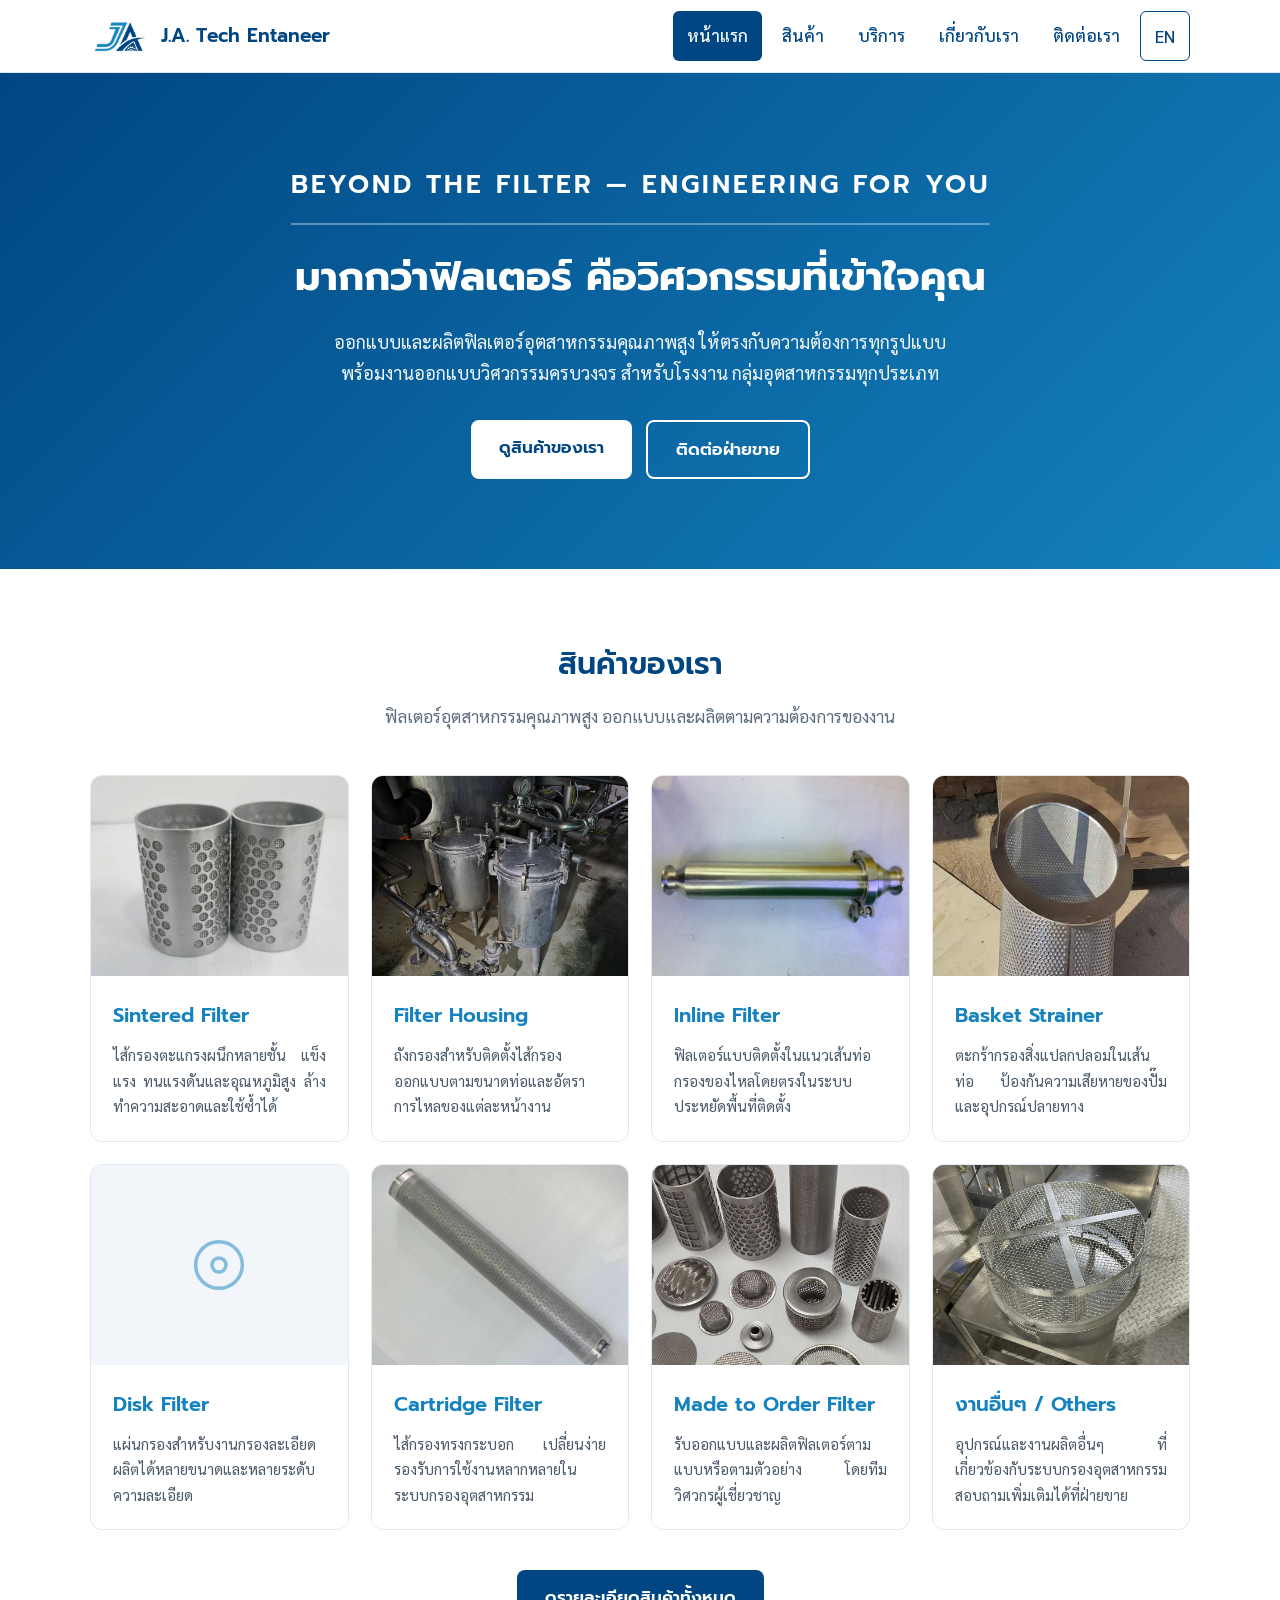
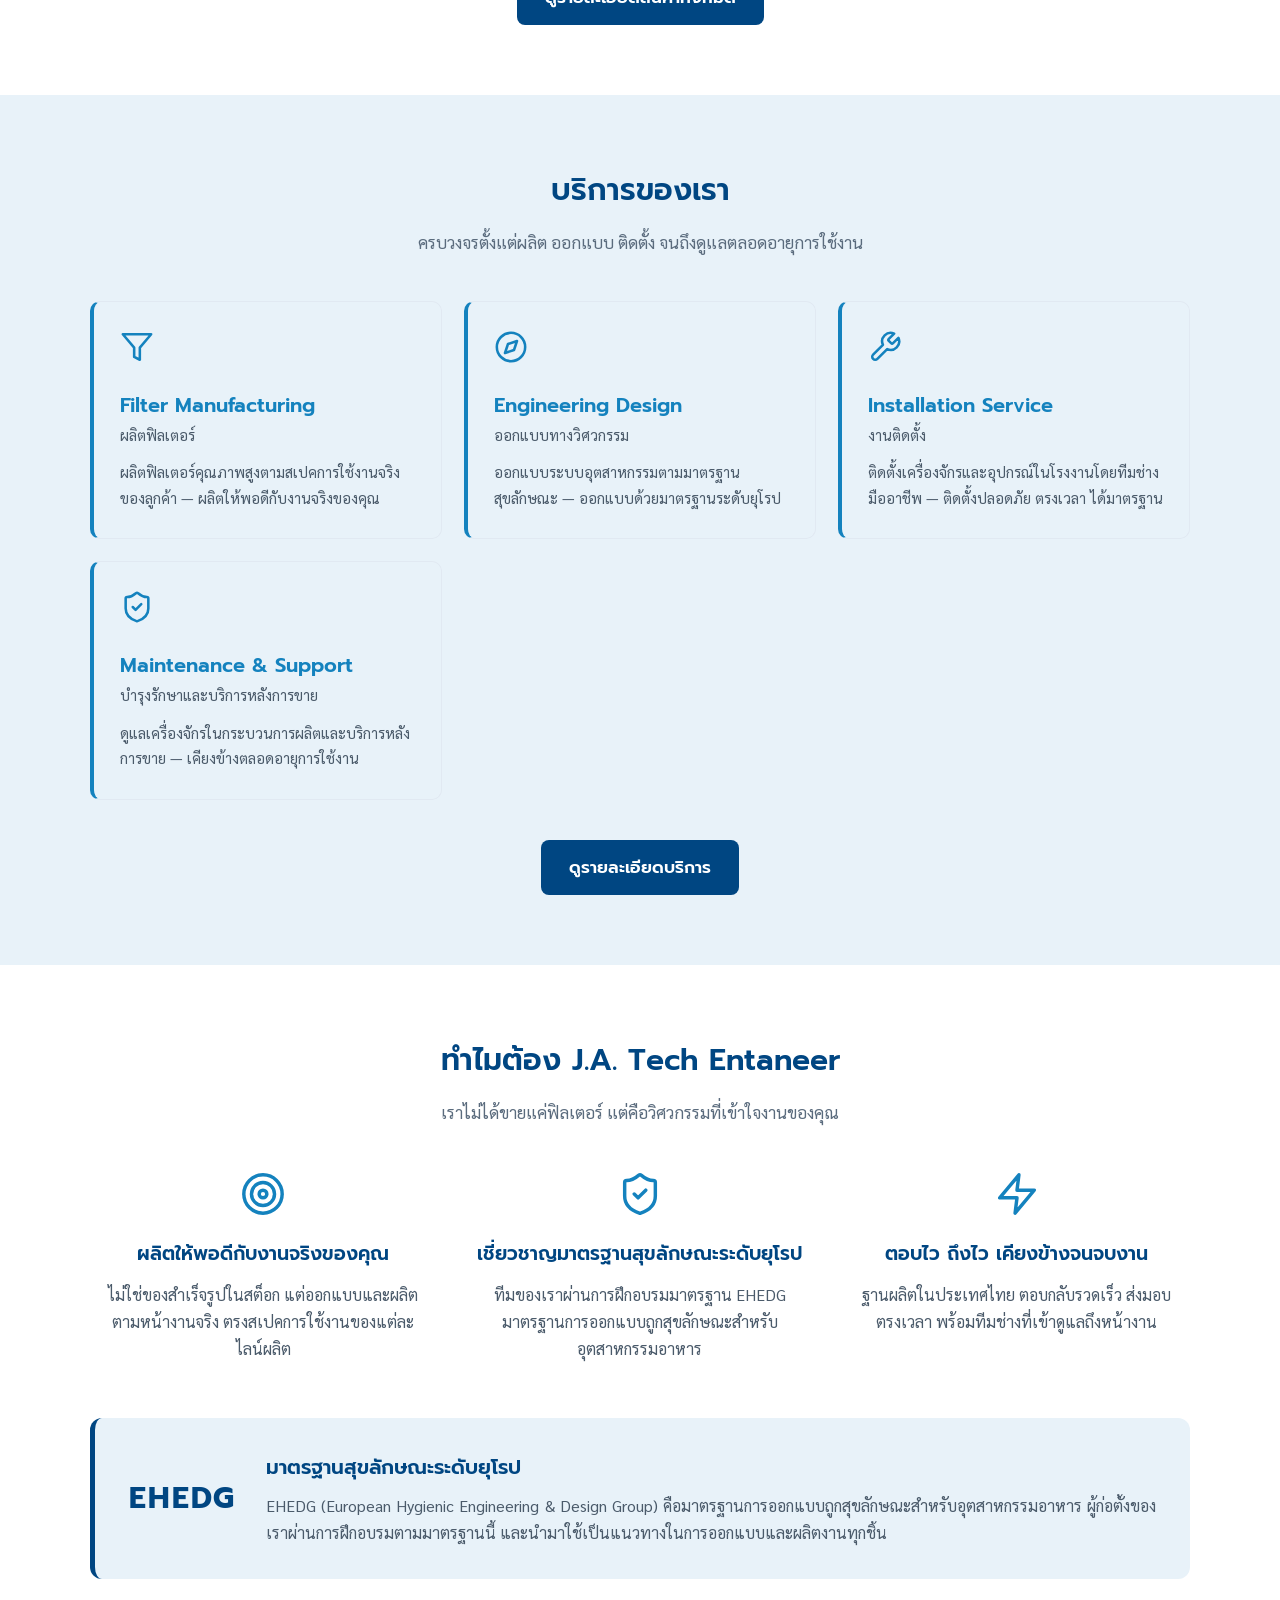
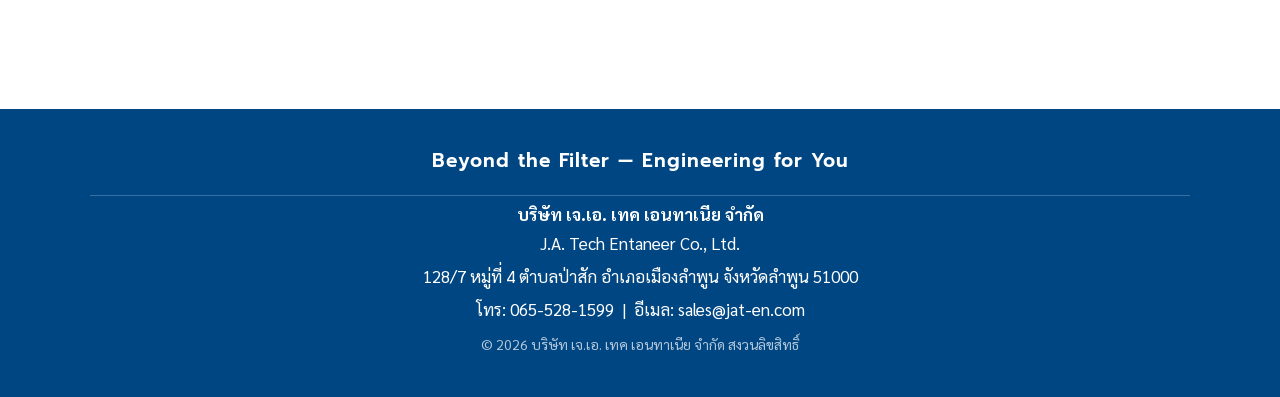
==== index.html @ c03c636a "แก้ทุกปุ่มให้ใช้ที่อยู่เต็ม" ====
<!DOCTYPE html>
<html lang="th">
<head>
  <meta charset="UTF-8">
  <meta name="viewport" content="width=device-width, initial-scale=1.0">

  <!-- ชื่อที่แสดงบนแท็บเบราว์เซอร์ และผลค้นหา Google -->
  <title>J.A. Tech Entaneer | ฟิลเตอร์อุตสาหกรรมและงานวิศวกรรม</title>

  <!-- คำอธิบายเว็บไซต์สำหรับ Google (สำคัญต่อ SEO) -->
  <meta name="description" content="ออกแบบและผลิตฟิลเตอร์อุตสาหกรรม Sintered Filter, Filter Housing, Inline Filter, Basket Strainer พร้อมงานออกแบบวิศวกรรม ติดตั้ง และให้คำปรึกษา — มากกว่าฟิลเตอร์ คือวิศวกรรมที่เข้าใจคุณ">

  <!-- เรียกใช้ไฟล์ตกแต่งหน้าตา (CSS) จากโฟลเดอร์ css -->
  <link rel="stylesheet" href="css/style.css">
  <link rel="icon" type="image/png" href="images/favicon.png">
  <link rel="alternate" hreflang="th" href="https://www.jat-en.com/">
  <link rel="alternate" hreflang="en" href="https://www.jat-en.com/en/index.html">
</head>
<body>

  <!-- ============================================ -->
  <!-- ส่วนหัวของเว็บไซต์ : โลโก้ + เมนู              -->
  <!-- ============================================ -->
  <header class="site-header">
    <div class="container navbar">

      <!-- โลโก้ + ชื่อบริษัท (คลิกแล้วกลับหน้าแรก) -->
      <a href="index.html" class="brand">
        <img src="images/logo.jpg" alt="โลโก้ J.A. Tech Entaneer" class="brand-logo">
        <span class="brand-name">J.A. Tech Entaneer</span>
      </a>

      <!-- ปุ่มเมนูสำหรับมือถือ (ยังกดไม่ได้ จะเปิดใช้งานในขั้น JavaScript) -->
      <button class="menu-toggle" aria-label="เปิดเมนู">☰</button>

      <!-- เมนูหลัก 5 หน้า -->
      <nav class="main-nav">
        <a href="index.html" class="active">หน้าแรก</a>
        <a href="pages/products.html">สินค้า</a>
        <a href="pages/services.html">บริการ</a>
        <a href="pages/about.html">เกี่ยวกับเรา</a>
        <a href="pages/contact.html">ติดต่อเรา</a>
        <a href="en/index.html" class="lang-switch">EN</a>
      </nav>

    </div>
  </header>

  <!-- ============================================ -->
  <!-- Hero : ส่วนแรกที่ลูกค้าเห็น                    -->
  <!-- ============================================ -->
  <section class="hero">
    <div class="container">
      <p class="hero-eyebrow">Beyond the Filter — Engineering for You</p>
      <h1>มากกว่าฟิลเตอร์ คือวิศวกรรมที่เข้าใจคุณ</h1>
      <p class="hero-text">
        ออกแบบและผลิตฟิลเตอร์อุตสาหกรรมคุณภาพสูง ให้ตรงกับความต้องการทุกรูปแบบ
        พร้อมงานออกแบบวิศวกรรมครบวงจร สำหรับโรงงาน กลุ่มอุตสาหกรรมทุกประเภท
      </p>
      <div class="hero-buttons">
        <a href="/pages/products" class="btn btn-primary">ดูสินค้าของเรา</a>
        <a href="/pages/contact" class="btn btn-outline">ติดต่อฝ่ายขาย</a>
      </div>
    </div>
  </section>
<!-- ============================================ -->
  <!-- หมวดสินค้า 5 กลุ่ม                             -->
  <!-- ============================================ -->
  <section class="section products">
    <div class="container">

      <h2 class="section-title">สินค้าของเรา</h2>
      <p class="section-subtitle">
        ฟิลเตอร์อุตสาหกรรมคุณภาพสูง ออกแบบและผลิตตามความต้องการของงาน
      </p>

      <div class="card-grid">

       <div class="card">
          <img src="images/sintered-filter-1.jpg" alt="Sintered Filter ไส้กรองตะแกรงผนึกหลายชั้น" class="card-image">
          <div class="card-body">
            <h3>Sintered Filter</h3>
            <p>ไส้กรองตะแกรงผนึกหลายชั้น แข็งแรง ทนแรงดันและอุณหภูมิสูง ล้างทำความสะอาดและใช้ซ้ำได้</p>
          </div>
        </div>

        <div class="card">
          <img src="images/filter-housing-1.jpg" alt="Filter Housing ถังกรองสำหรับติดตั้งไส้กรอง" class="card-image">
          <div class="card-body">
            <h3>Filter Housing</h3>
            <p>ถังกรองสำหรับติดตั้งไส้กรอง ออกแบบตามขนาดท่อและอัตราการไหลของแต่ละหน้างาน</p>
          </div>
        </div>

        <div class="card">
          <img src="images/inline-filter-1.jpg" alt="Inline Filter ฟิลเตอร์ติดตั้งในแนวเส้นท่อ" class="card-image">
          <div class="card-body">
            <h3>Inline Filter</h3>
            <p>ฟิลเตอร์แบบติดตั้งในแนวเส้นท่อ กรองของไหลโดยตรงในระบบ ประหยัดพื้นที่ติดตั้ง</p>
          </div>
        </div>

        <div class="card">
          <img src="images/basket-strainer-1.jpg" alt="Basket Strainer ตะกร้ากรองในเส้นท่อ" class="card-image">
          <div class="card-body">
            <h3>Basket Strainer</h3>
            <p>ตะกร้ากรองสิ่งแปลกปลอมในเส้นท่อ ป้องกันความเสียหายของปั๊มและอุปกรณ์ปลายทาง</p>
          </div>
        </div>

        <div class="card">
          <div class="card-image card-noimage">
            <svg viewBox="0 0 24 24" fill="none" stroke="currentColor" stroke-width="1.5" stroke-linecap="round" stroke-linejoin="round"><circle cx="12" cy="12" r="10"/><circle cx="12" cy="12" r="3"/></svg>
          </div>
          <div class="card-body">
            <h3>Disk Filter</h3>
            <p>แผ่นกรองสำหรับงานกรองละเอียด ผลิตได้หลายขนาดและหลายระดับความละเอียด</p>
          </div>
        </div>

        <div class="card">
          <img src="images/cartridge-filter-1.jpg" alt="Cartridge Filter ไส้กรองทรงกระบอก" class="card-image">
          <div class="card-body">
            <h3>Cartridge Filter</h3>
            <p>ไส้กรองทรงกระบอก เปลี่ยนง่าย รองรับการใช้งานหลากหลายในระบบกรองอุตสาหกรรม</p>
          </div>
        </div>

        <div class="card">
          <img src="images/made-to-order-1.jpg" alt="งานสั่งผลิตฟิลเตอร์ตามแบบ" class="card-image">
          <div class="card-body">
            <h3>Made to Order Filter</h3>
            <p>รับออกแบบและผลิตฟิลเตอร์ตามแบบหรือตามตัวอย่าง โดยทีมวิศวกรผู้เชี่ยวชาญ</p>
          </div>
        </div>

        <div class="card">
          <img src="images/others-1.jpg" alt="งานอื่นๆ ที่เกี่ยวข้องกับระบบกรองอุตสาหกรรม" class="card-image">
          <div class="card-body">
            <h3>งานอื่นๆ / Others</h3>
            <p>อุปกรณ์และงานผลิตอื่นๆ ที่เกี่ยวข้องกับระบบกรองอุตสาหกรรม สอบถามเพิ่มเติมได้ที่ฝ่ายขาย</p>
          </div>
        </div>

      </div>

      <div class="section-more">
        <a href="/pages/products" class="btn btn-navy">ดูรายละเอียดสินค้าทั้งหมด</a>
      </div>

    </div>
  </section>
  <!-- ============================================ -->
  <!-- บริการ 4 กลุ่ม (Brand Architecture)          -->
  <!-- ============================================ -->
  <section class="section services-home">
    <div class="container">

      <h2 class="section-title">บริการของเรา</h2>
      <p class="section-subtitle">
        ครบวงจรตั้งแต่ผลิต ออกแบบ ติดตั้ง จนถึงดูแลตลอดอายุการใช้งาน
      </p>

      <div class="service-grid">

        <div class="service-card">
          <span class="service-icon">
            <svg viewBox="0 0 24 24" fill="none" stroke="currentColor" stroke-width="1.8" stroke-linecap="round" stroke-linejoin="round"><polygon points="22 3 2 3 10 12.46 10 19 14 21 14 12.46 22 3"/></svg>
          </span>
          <h3>Filter Manufacturing</h3>
          <p class="service-th">ผลิตฟิลเตอร์</p>
          <p>ผลิตฟิลเตอร์คุณภาพสูงตามสเปคการใช้งานจริงของลูกค้า — ผลิตให้พอดีกับงานจริงของคุณ</p>
        </div>

        <div class="service-card">
          <span class="service-icon">
            <svg viewBox="0 0 24 24" fill="none" stroke="currentColor" stroke-width="1.8" stroke-linecap="round" stroke-linejoin="round"><circle cx="12" cy="12" r="10"/><polygon points="16.24 7.76 14.12 14.12 7.76 16.24 9.88 9.88 16.24 7.76"/></svg>
          </span>
          <h3>Engineering Design</h3>
          <p class="service-th">ออกแบบทางวิศวกรรม</p>
          <p>ออกแบบระบบอุตสาหกรรมตามมาตรฐานสุขลักษณะ — ออกแบบด้วยมาตรฐานระดับยุโรป</p>
        </div>

        <div class="service-card">
          <span class="service-icon">
            <svg viewBox="0 0 24 24" fill="none" stroke="currentColor" stroke-width="1.8" stroke-linecap="round" stroke-linejoin="round"><path d="M14.7 6.3a1 1 0 0 0 0 1.4l1.6 1.6a1 1 0 0 0 1.4 0l3.77-3.77a6 6 0 0 1-7.94 7.94l-6.91 6.91a2.12 2.12 0 0 1-3-3l6.91-6.91a6 6 0 0 1 7.94-7.94l-3.76 3.76z"/></svg>
          </span>
          <h3>Installation Service</h3>
          <p class="service-th">งานติดตั้ง</p>
          <p>ติดตั้งเครื่องจักรและอุปกรณ์ในโรงงานโดยทีมช่างมืออาชีพ — ติดตั้งปลอดภัย ตรงเวลา ได้มาตรฐาน</p>
        </div>
        <div class="service-card">
          <span class="service-icon">
            <svg viewBox="0 0 24 24" fill="none" stroke="currentColor" stroke-width="1.8" stroke-linecap="round" stroke-linejoin="round"><path d="M20 13c0 5-3.5 7.5-7.66 8.95a1 1 0 0 1-.67-.01C7.5 20.5 4 18 4 13V6a1 1 0 0 1 1-1c2 0 4.5-1.2 6.24-2.72a1.17 1.17 0 0 1 1.52 0C14.51 3.81 17 5 19 5a1 1 0 0 1 1 1z"/><path d="m9 12 2 2 4-4"/></svg>
          </span>
          <h3>Maintenance &amp; Support</h3>
          <p class="service-th">บำรุงรักษาและบริการหลังการขาย</p>
          <p>ดูแลเครื่องจักรในกระบวนการผลิตและบริการหลังการขาย — เคียงข้างตลอดอายุการใช้งาน</p>
        </div>

      </div>

      <div class="section-more">
        <a href="/pages/services" class="btn btn-navy">ดูรายละเอียดบริการ</a>
      </div>

    </div>
  </section>
  <!-- ทำไมต้องเรา : Support Messages 3 ข้อ         -->
  <!-- ============================================ -->
  <section class="section why-us">
    <div class="container">

      <h2 class="section-title">ทำไมต้อง J.A. Tech Entaneer</h2>
      <p class="section-subtitle">
        เราไม่ได้ขายแค่ฟิลเตอร์ แต่คือวิศวกรรมที่เข้าใจงานของคุณ
      </p>

      <div class="why-grid">

        <div class="why-item">
          <span class="why-icon">
            <svg viewBox="0 0 24 24" fill="none" stroke="currentColor" stroke-width="1.8" stroke-linecap="round" stroke-linejoin="round"><circle cx="12" cy="12" r="10"/><circle cx="12" cy="12" r="6"/><circle cx="12" cy="12" r="2"/></svg>
          </span>
          <h3>ผลิตให้พอดีกับงานจริงของคุณ</h3>
          <p>ไม่ใช่ของสำเร็จรูปในสต็อก แต่ออกแบบและผลิตตามหน้างานจริง ตรงสเปคการใช้งานของแต่ละไลน์ผลิต</p>
        </div>

        <div class="why-item">
          <span class="why-icon">
            <svg viewBox="0 0 24 24" fill="none" stroke="currentColor" stroke-width="1.8" stroke-linecap="round" stroke-linejoin="round"><path d="M20 13c0 5-3.5 7.5-7.66 8.95a1 1 0 0 1-.67-.01C7.5 20.5 4 18 4 13V6a1 1 0 0 1 1-1c2 0 4.5-1.2 6.24-2.72a1.17 1.17 0 0 1 1.52 0C14.51 3.81 17 5 19 5a1 1 0 0 1 1 1z"/><path d="m9 12 2 2 4-4"/></svg>
          </span>
          <h3>เชี่ยวชาญมาตรฐานสุขลักษณะระดับยุโรป</h3>
          <p>ทีมของเราผ่านการฝึกอบรมมาตรฐาน EHEDG มาตรฐานการออกแบบถูกสุขลักษณะสำหรับอุตสาหกรรมอาหาร</p>
        </div>

        <div class="why-item">
          <span class="why-icon">
            <svg viewBox="0 0 24 24" fill="none" stroke="currentColor" stroke-width="1.8" stroke-linecap="round" stroke-linejoin="round"><polygon points="13 2 3 14 12 14 11 22 21 10 12 10 13 2"/></svg>
          </span>
          <h3>ตอบไว ถึงไว เคียงข้างจนจบงาน</h3>
          <p>ฐานผลิตในประเทศไทย ตอบกลับรวดเร็ว ส่งมอบตรงเวลา พร้อมทีมช่างที่เข้าดูแลถึงหน้างาน</p>
        </div>

      </div>

      <!-- แถบ EHEDG -->
      <div class="ehedg-band">
        <div class="ehedg-mark">EHEDG</div>
        <div class="ehedg-text">
          <h3>มาตรฐานสุขลักษณะระดับยุโรป</h3>
          <p>
            EHEDG (European Hygienic Engineering &amp; Design Group) คือมาตรฐานการออกแบบถูกสุขลักษณะสำหรับอุตสาหกรรมอาหาร
            ผู้ก่อตั้งของเราผ่านการฝึกอบรมตามมาตรฐานนี้ และนำมาใช้เป็นแนวทางในการออกแบบและผลิตงานทุกชิ้น
          </p>
        </div>
      </div>

    </div>
  </section>
  <!-- ============================================ -->
  <!-- ส่วนท้ายของเว็บไซต์                            -->
  <!-- ============================================ -->
  <footer class="site-footer">
    <div class="container">

      <p class="footer-tagline">Beyond the Filter — Engineering for You</p>

      <p class="footer-name">
        <strong>บริษัท เจ.เอ. เทค เอนทาเนีย จำกัด</strong><br>
        J.A. Tech Entaneer Co., Ltd.
      </p>

      <p>128/7 หมู่ที่ 4 ตำบลป่าสัก อำเภอเมืองลำพูน จังหวัดลำพูน 51000</p>

      <p>
        โทร: <a href="tel:0655281599">065-528-1599</a>
        &nbsp;|&nbsp;
        อีเมล: <a href="mailto:sales@jat-en.com">sales@jat-en.com</a>
      </p>

      <p class="copyright">© 2026 บริษัท เจ.เอ. เทค เอนทาเนีย จำกัด สงวนลิขสิทธิ์</p>

    </div>
  </footer>

  <!-- เรียกใช้ไฟล์คำสั่ง JavaScript (เช่น เมนูมือถือ) -->
  <script src="js/main.js"></script>
</body>
</html>
---- css/style.css ----
@import url('https://fonts.googleapis.com/css2?family=Prompt:wght@400;600;700&family=Sarabun:wght@400;500;600&display=swap');
/* ============================================
   ค่าสีหลักของแบรนด์ (แก้ที่นี่ที่เดียว เปลี่ยนทั้งเว็บ)
   ============================================ */
:root {
  --navy: #004682;        /* JA Deep Blue : สีหลัก (Engineering) */
  --blue: #1482BE;        /* JA Sky Blue : สีรอง (for You) */
  --light-blue: #E8F2F9;  /* Blue Tint : พื้นอ่อน */
  --white: #FFFFFF;
  --text: #404040;        /* Charcoal : สีข้อความ */
}

/* ============================================
   พื้นฐานทั้งหน้า
   ============================================ */
* {
  box-sizing: border-box;   /* ทำให้การคำนวณขนาดกล่องตรงไปตรงมา */
  margin: 0;
  padding: 0;
}

body {
  font-family: 'Sarabun', 'Segoe UI', sans-serif; font-size: 17px;
  color: var(--text);
  background: var(--white);
  line-height: 1.7;          /* ระยะห่างบรรทัด อ่านสบายตา */
}

/* กล่องกลางจอ : คุมเนื้อหาไม่ให้กว้างเกินไปบนจอใหญ่ */
.container {
  width: 100%;
  max-width: 1148px;      /* ความกว้างเนื้อหาสูงสุดบนจอใหญ่ */
  margin: 0 auto;         /* จัดกึ่งกลางจอ */
  padding-left: 24px;     /* ระยะห่างจากขอบซ้าย */
  padding-right: 24px;    /* ระยะห่างจากขอบขวา */
}

img { max-width: 100%; }     /* กันรูปล้นจอบนมือถือ */

/* ============================================
   ส่วนหัว + เมนู
   ============================================ */
.site-header {
  background: var(--white);
  border-bottom: 1px solid #dde7f2;
  position: sticky;          /* เมนูติดขอบบนเวลาเลื่อนหน้าจอ */
  top: 0;
}

.navbar {
  min-height: 72px;
  display: flex;
  align-items: center;
  justify-content: space-between;
  gap: 16px;
}

.brand {
  display: flex;
  align-items: center;
  gap: 12px;
  text-decoration: none;     /* เอาเส้นใต้ลิงก์ออก */
}

.brand-logo { height: 44px; }

.brand-name {
  color: var(--navy);
  font-size: 19px;
  font-weight: bold;
}

/* เมนูหลัก */
.main-nav {
  display: flex;
  gap: 6px;
}

.main-nav a {
  color: var(--navy);
  text-decoration: none;
  padding: 10px 14px;
  border-radius: 6px;
  font-weight: 500;
}

.main-nav a:hover {          /* ตอนเอาเมาส์ไปชี้ */
  background: var(--light-blue);
}

.main-nav a.active {         /* หน้าที่กำลังเปิดอยู่ */
  background: var(--navy);
  color: var(--white);
}

/* ปุ่ม ☰ : ซ่อนไว้บนจอใหญ่ จะโชว์เฉพาะมือถือ (ดูล่างสุด) */
.menu-toggle {
  display: none;
  font-size: 26px;
  background: none;
  border: none;
  color: var(--navy);
  cursor: pointer;
}

/* ============================================
   Hero : ส่วนต้อนรับ
   ============================================ */
.hero {
  background: linear-gradient(135deg, var(--navy), var(--blue));
  color: var(--white);
  text-align: center;
  padding: 90px 0;
}

.hero h1 {
  font-size: 35px;
  margin-bottom: 16px;
}

.hero-text {
  font-size: 18px;
  max-width: 640px;
  margin: 0 auto 32px;
  opacity: 0.95;
}

/* ปุ่ม 2 แบบ */
.hero-buttons {
  display: flex;
  gap: 14px;
  justify-content: center;
  flex-wrap: wrap;           /* จอแคบให้ปุ่มตกบรรทัดได้ */
}

.btn {
  display: inline-block;
  padding: 13px 28px;
  border-radius: 8px;
  text-decoration: none;
  font-weight: bold;
}

.btn-primary {
  background: var(--white);
  color: var(--navy);
}

.btn-outline {
  border: 2px solid var(--white);
  color: var(--white);
}

.btn:hover { opacity: 0.88; }

/* ============================================
   ส่วนท้าย
   ============================================ */
.site-footer {
  background: var(--navy);
  color: var(--white);
  text-align: center;
  padding: 36px 0;
  margin-top: 60px;
}

.copyright {
  margin-top: 10px;
  font-size: 14px;
  opacity: 0.7;
}

/* ============================================
   จอเล็ก (มือถือ/แท็บเล็ตแนวตั้ง : กว้างไม่เกิน 768px)
   ============================================ */
@media (max-width: 768px) {

  .menu-toggle { display: block; }   /* โชว์ปุ่ม ☰ */

  .main-nav {                        /* ซ่อนเมนู รอปุ่ม ☰ สั่งเปิด */
    display: none;
    position: absolute;
    top: 72px;
    left: 0;
    right: 0;
    background: var(--white);
    flex-direction: column;
    padding: 10px;
    border-bottom: 1px solid #dde7f2;
  }

  .main-nav.open { display: flex; }  /* ตอนถูกสั่งเปิด (โดย JavaScript) */

  .hero h1 { font-size: 25px; }
  .hero { padding: 60px 0; }
.section-title { font-size: 26px; }}
/* ============================================
   ส่วนเนื้อหาทั่วไป + หัวข้อประจำส่วน
   ============================================ */
.section {
  padding: 70px 0;
}

.section-title {
  color: var(--navy);
  font-size: 32px;
  text-align: center;
}

.section-subtitle {
  text-align: center;
  max-width: 620px;
  margin: 12px auto 44px;
  color: #5a6b7d;
}

/* ============================================
   การ์ดสินค้า
   ============================================ */
.card-grid {
  display: grid;
  /* จอกว้าง = หลายคอลัมน์, จอแคบ = ลดคอลัมน์อัตโนมัติ */
  grid-template-columns: repeat(auto-fit, minmax(240px, 1fr));
  gap: 22px;
}

.card {
  background: var(--white);
  border: 1px solid #e1e9f2;
  border-radius: 12px;
  overflow: hidden;
  transition: 0.2s;          /* ให้การขยับนุ่มนวล */
}

.card:hover {
  border-color: var(--blue);
  box-shadow: 0 8px 22px rgba(23, 54, 93, 0.12);
  transform: translateY(-4px);   /* ลอยขึ้นเล็กน้อยตอนชี้ */
}

.card-icon {
  font-size: 34px;
  margin-bottom: 12px;
}

.card h3 {
  color: var(--navy);
  font-size: 18px;
  margin-bottom: 10px;
}

.card p {
  font-size: 15px;
  color: #4a5a6a;
}

/* ปุ่มสีน้ำเงิน ใช้บนพื้นขาว */
.section-more {
  text-align: center;
  margin-top: 40px;
}

.btn-navy {
  background: var(--navy);
  color: var(--white);
}/* ============================================
   รูปภาพในการ์ดสินค้า
   ============================================ */
.card-image {
  width: 100%;
  height: 200px;          /* ทุกใบสูงเท่ากันเป๊ะ ไม่ว่ารูปจะแนวตั้งหรือแนวนอน */
  object-fit: cover;      /* ขยายเต็มกรอบแล้วตัดส่วนเกิน โดยยึดกึ่งกลางรูป */
  display: block;
  background: #f2f6fa;
}

/* กล่องแทนรูป สำหรับกลุ่มที่ยังไม่มีภาพ */
.card-noimage {
  display: flex;
  align-items: center;
  justify-content: center;
  font-size: 46px;
  color: #9bb3cc;
}

/* กล่องข้อความใต้รูป */
.card-body {
  padding: 22px;
}
/* ============================================
   แถบหัวเรื่องของหน้าย่อย (สินค้า/บริการ/ฯลฯ)
   ============================================ */
.page-hero {
  background: linear-gradient(135deg, var(--navy), var(--blue));
  color: var(--white);
  text-align: center;
  padding: 56px 0;
}

.page-hero h1 {
  font-size: 34px;
  margin-bottom: 8px;
}

.page-hero p {
  opacity: 0.92;
}/* ============================================
   หน้าสินค้า : บล็อกแต่ละกลุ่ม + แกลเลอรีรูป
   ============================================ */
.product-block {
  padding-bottom: 44px;
  margin-bottom: 44px;
  border-bottom: 1px solid #e1e9f2;
}

.product-block:last-child {
  border-bottom: none;   /* กลุ่มสุดท้ายไม่ต้องมีเส้นคั่น */
  margin-bottom: 0;
}

.product-block h2 {
  color: var(--navy);
  font-size: 26px;
  margin-bottom: 10px;
}

.product-block p {
  color: #4a5a6a;
  max-width: 780px;
}

.note {
  margin-top: 14px;
  padding: 14px 18px;
  background: var(--light-blue);
  border-radius: 8px;
  font-size: 15px;
}

/* แกลเลอรีรูป : จัดคอลัมน์อัตโนมัติตามความกว้างจอ */
.gallery {
  display: grid;
  grid-template-columns: repeat(auto-fill, minmax(220px, 1fr));
  gap: 16px;
  margin-top: 24px;
}

.gallery img {
  width: 100%;
  height: 190px;
  object-fit: cover;
  border-radius: 10px;
  border: 1px solid #e1e9f2;
  background: #f2f6fa;
  transition: 0.2s;
}

.gallery img:hover {
  border-color: var(--blue);
  box-shadow: 0 6px 18px rgba(23, 54, 93, 0.14);
}/* ============================================
   หน้าติดต่อเรา
   ============================================ */
.contact-actions {
  display: grid;
  grid-template-columns: repeat(auto-fit, minmax(210px, 1fr));
  gap: 16px;
  margin-bottom: 52px;
}

.contact-btn {
  display: block;
  text-align: center;
  text-decoration: none;
  padding: 26px 18px;
  border: 1px solid #e1e9f2;
  border-radius: 12px;
  background: var(--white);
  transition: 0.2s;
}

.contact-btn:hover {
  border-color: var(--blue);
  box-shadow: 0 8px 22px rgba(23, 54, 93, 0.12);
  transform: translateY(-4px);
}

.contact-btn-icon {
  display: block;
  font-size: 32px;
  margin-bottom: 10px;
}

.contact-btn-label {
  display: block;
  color: var(--navy);
  font-weight: bold;
  font-size: 17px;
}

.contact-btn-value {
  display: block;
  color: #5a6b7d;
  font-size: 14px;
  margin-top: 4px;
}

/* ตารางข้อมูลบริษัท */
.contact-info h2 {
  color: var(--navy);
  font-size: 24px;
  margin-bottom: 20px;
}

.info-list {
  list-style: none;   /* เอาจุดหน้ารายการออก */
}

.info-list li {
  display: flex;
  gap: 18px;
  padding: 14px 0;
  border-bottom: 1px solid #eef3f8;
}

.info-list strong {
  color: var(--navy);
  min-width: 120px;   /* หัวข้อกว้างเท่ากันทุกแถว ดูเป็นระเบียบ */
  flex-shrink: 0;
}

.info-list a {
  color: var(--blue);
  text-decoration: none;
}

.info-list a:hover {
  text-decoration: underline;
}

/* จอมือถือ : ให้หัวข้อขึ้นบรรทัดบน ข้อมูลอยู่บรรทัดล่าง */
@media (max-width: 560px) {
  .info-list li {
    flex-direction: column;
    gap: 4px;
  }
}/* ============================================
   หน้าบริการ
   ============================================ */
.service-grid {
  display: grid;
  grid-template-columns: repeat(auto-fit, minmax(280px, 1fr));
  gap: 22px;
}

.service-card {
  border: 1px solid #e1e9f2;
  border-left: 4px solid var(--blue);   /* เส้นสีฟ้าด้านซ้าย */
  border-radius: 10px;
  padding: 28px 26px;
  transition: 0.2s;
}

.service-card:hover {
  box-shadow: 0 8px 22px rgba(23, 54, 93, 0.10);
}

.service-no {
  color: var(--blue);
  font-size: 30px;
  font-weight: bold;
  opacity: 0.35;
}

.service-card h3 {
  color: var(--navy);
  font-size: 20px;
  margin-top: 6px;
}

.service-th {
  color: #5a6b7d;
  font-size: 15px;
  margin-bottom: 12px;
}

.service-card p {
  color: #4a5a6a;
  font-size: 15px;
}

/* แถบชวนติดต่อท้ายหน้า */
.cta-band {
  background: linear-gradient(135deg, var(--navy), var(--blue));
  color: var(--white);
  text-align: center;
  border-radius: 14px;
  padding: 48px 26px;
  margin-top: 60px;
}

.cta-band h2 {
  font-size: 26px;
  margin-bottom: 10px;
}

.cta-band p {
  opacity: 0.93;
  margin-bottom: 26px;
}

.cta-buttons {
  display: flex;
  gap: 14px;
  justify-content: center;
  flex-wrap: wrap;
}/* บรรทัดนำภาษาอังกฤษเหนือหัวข้อใหญ่ใน Hero */
.hero-eyebrow {
  font-size: 26px;          /* เดิม 14px — ปรับเลขนี้เพื่อเพิ่ม/ลดขนาด */
  font-weight: 600;         /* หนาขึ้น */
  letter-spacing: 3px;
  text-transform: uppercase;
  opacity: 1;               /* เดิม 0.85 — เอาความจางออก ให้ชัดเต็มที่ */
  margin-bottom: 18px;
  padding-bottom: 16px;
  border-bottom: 2px solid rgba(255, 255, 255, 0.35);  /* เส้นคั่นบาง ๆ ใต้ข้อความ */
  display: inline-block;    /* ทำให้เส้นยาวเท่าข้อความ ไม่ยาวเต็มจอ */
}

/* จอมือถือ : ย่อลงไม่ให้ล้นบรรทัด */
@media (max-width: 768px) {
  .hero-eyebrow {
    font-size: 15px;
    letter-spacing: 2px;
  }
}/* ============================================
   ระบบตัวอักษรตาม Brand Book (Section 10)
   Prompt = หัวข้อ / Sarabun = เนื้อความ
   ============================================ */
h1, h2, h3,
.brand-name,
.btn,
.hero-eyebrow,
.service-no {
  font-family: 'Prompt', 'Sarabun', sans-serif;
  font-weight: 600;
}

.hero h1 {
  font-size: 40px;      /* H1 : 40–48px ตาม Type Scale */
  font-weight: 700;
}

.section-title,
.product-block h2,
.page-hero h1 {
  font-size: 30px;      /* H2 : 28–32px */
}

/* H3 ใช้สี JA Sky Blue ตาม Type Scale */
.card h3,
.service-card h3 {
  font-size: 20px;
  color: var(--blue);
}/* ============================================
   ไอคอนเส้นตาม Brand Book (Section 11)
   ============================================ */
.contact-btn-icon svg {
  width: 34px;
  height: 34px;
  stroke: var(--navy);   /* ไอคอนใช้สี JA Deep Blue สีเดียว */
}

.card-noimage svg {
  width: 56px;
  height: 56px;
  stroke: var(--blue);
  opacity: 0.5;
}/* ไอคอนในการ์ดบริการหน้าแรก */
.service-icon svg {
  width: 34px;
  height: 34px;
  stroke: var(--blue);
  margin-bottom: 10px;
}

/* ส่วนบริการใช้พื้นฟ้าอ่อน เพื่อแยกสายตาจากส่วนสินค้า */
.services-home {
  background: var(--light-blue);
}/* ============================================
   ส่วนทำไมต้องเรา + แถบ EHEDG
   ============================================ */
.why-grid {
  display: grid;
  grid-template-columns: repeat(auto-fit, minmax(260px, 1fr));
  gap: 30px;
}

.why-item {
  text-align: center;
  padding: 0 10px;
}

.why-icon svg {
  width: 46px;
  height: 46px;
  stroke: var(--blue);
  margin-bottom: 14px;
}

.why-item h3 {
  font-size: 19px;
  margin-bottom: 10px;
  color: var(--navy);   /* ข้อนี้ใช้สีน้ำเงินเข้ม เพราะเป็นข้อความหลักของส่วน */
}

.why-item p {
  color: #4a5a6a;
  font-size: 16px;
}

/* แถบ EHEDG */
.ehedg-band {
  display: flex;
  align-items: center;
  gap: 30px;
  background: var(--light-blue);
  border-left: 5px solid var(--navy);
  border-radius: 12px;
  padding: 32px 34px;
  margin-top: 56px;
}

.ehedg-mark {
  font-family: 'Prompt', sans-serif;
  font-weight: 700;
  font-size: 30px;
  letter-spacing: 2px;
  color: var(--navy);
  flex-shrink: 0;       /* ไม่ให้ตัวอักษรถูกบีบ */
}

.ehedg-text h3 {
  color: var(--navy);
  font-size: 20px;
  margin-bottom: 8px;
}

.ehedg-text p {
  color: #4a5a6a;
  font-size: 16px;
}

/* จอมือถือ : เรียงลงมาแทนเรียงข้าง */
@media (max-width: 700px) {
  .ehedg-band {
    flex-direction: column;
    align-items: flex-start;
    gap: 16px;
    padding: 26px 22px;
  }
}/* ============================================
   หน้าเกี่ยวกับเรา
   ============================================ */
.story {
  max-width: 780px;   /* จำกัดความกว้างบรรทัด อ่านสบายตา */
}

.story h2 {
  color: var(--navy);
  font-size: 26px;
  margin: 36px 0 14px;
}

.story h2:first-child {
  margin-top: 0;
}

.story p {
  margin-bottom: 16px;
}

/* ประโยคเน้น */
.pull-quote {
  border-left: 4px solid var(--blue);
  background: var(--light-blue);
  padding: 22px 26px;
  margin: 30px 0;
  font-family: 'Prompt', sans-serif;
  font-size: 20px;
  color: var(--navy);
  border-radius: 0 10px 10px 0;
}

/* วิสัยทัศน์ */
.vision-section {
  background: var(--light-blue);
  text-align: center;
}

.vision-th {
  font-family: 'Prompt', sans-serif;
  font-size: 24px;
  color: var(--navy);
  max-width: 820px;
  margin: 0 auto 18px;
  line-height: 1.6;
}

.vision-en {
  font-size: 16px;
  color: #5a6b7d;
  max-width: 700px;
  margin: 0 auto;
  font-style: italic;
}

/* ค่านิยม FILTER */
.value-list {
  display: grid;
  grid-template-columns: repeat(auto-fit, minmax(320px, 1fr));
  gap: 20px;
}

.value-item {
  display: flex;
  gap: 20px;
  align-items: flex-start;
  padding: 22px;
  border: 1px solid #e1e9f2;
  border-radius: 10px;
}

.value-letter {
  font-family: 'Prompt', sans-serif;
  font-weight: 700;
  font-size: 38px;
  line-height: 1;
  color: var(--blue);
  flex-shrink: 0;
  width: 42px;
  text-align: center;
}

.value-item h3 {
  font-size: 18px;
  color: var(--navy);
  margin-bottom: 4px;
}

.value-item p {
  color: #4a5a6a;
  font-size: 15px;
}/* ============================================
   ส่วนท้ายเว็บไซต์ (ปรับตาม Brand Book)
   ============================================ */
.footer-tagline {
  font-family: 'Prompt', sans-serif;
  font-size: 19px;
  font-weight: 600;
  letter-spacing: 1px;
  padding-bottom: 18px;
  margin-bottom: 18px;
  border-bottom: 1px solid rgba(255, 255, 255, 0.22);
}

.footer-name {
  font-size: 17px;
  margin-bottom: 6px;
}

.site-footer p {
  margin-bottom: 4px;
}

.site-footer a {
  color: var(--white);
  text-decoration: none;
}

.site-footer a:hover {
  text-decoration: underline;
}/* จอมือถือ : ลดระยะขอบลงเล็กน้อย ให้เนื้อหามีพื้นที่มากขึ้น */
@media (max-width: 600px) {
  .container {
    padding-left: 18px;
    padding-right: 18px;
  }
}/* ============================================
   จัดข้อความชิดขอบสองข้าง (ทดลอง)
   ไม่ชอบ = ลบก้อนนี้ทั้งก้อน กลับสู่ปกติทันที
   ============================================ */
.card p,
.service-card p,
.product-block p,
.story p,
.ehedg-text p {
  text-align: justify;
  text-justify: inter-character;  /* เกลี่ยระหว่างตัวอักษร (Firefox รองรับ) */
}/* ============================================
   ปุ่มสลับภาษา TH | EN
   ============================================ */
.lang-switch {
  border: 1.5px solid var(--navy);
  border-radius: 6px;
  font-weight: 700;
  min-width: 42px;
  text-align: center;
}

.lang-switch:hover {
  background: var(--navy);
  color: var(--white) !important;
}
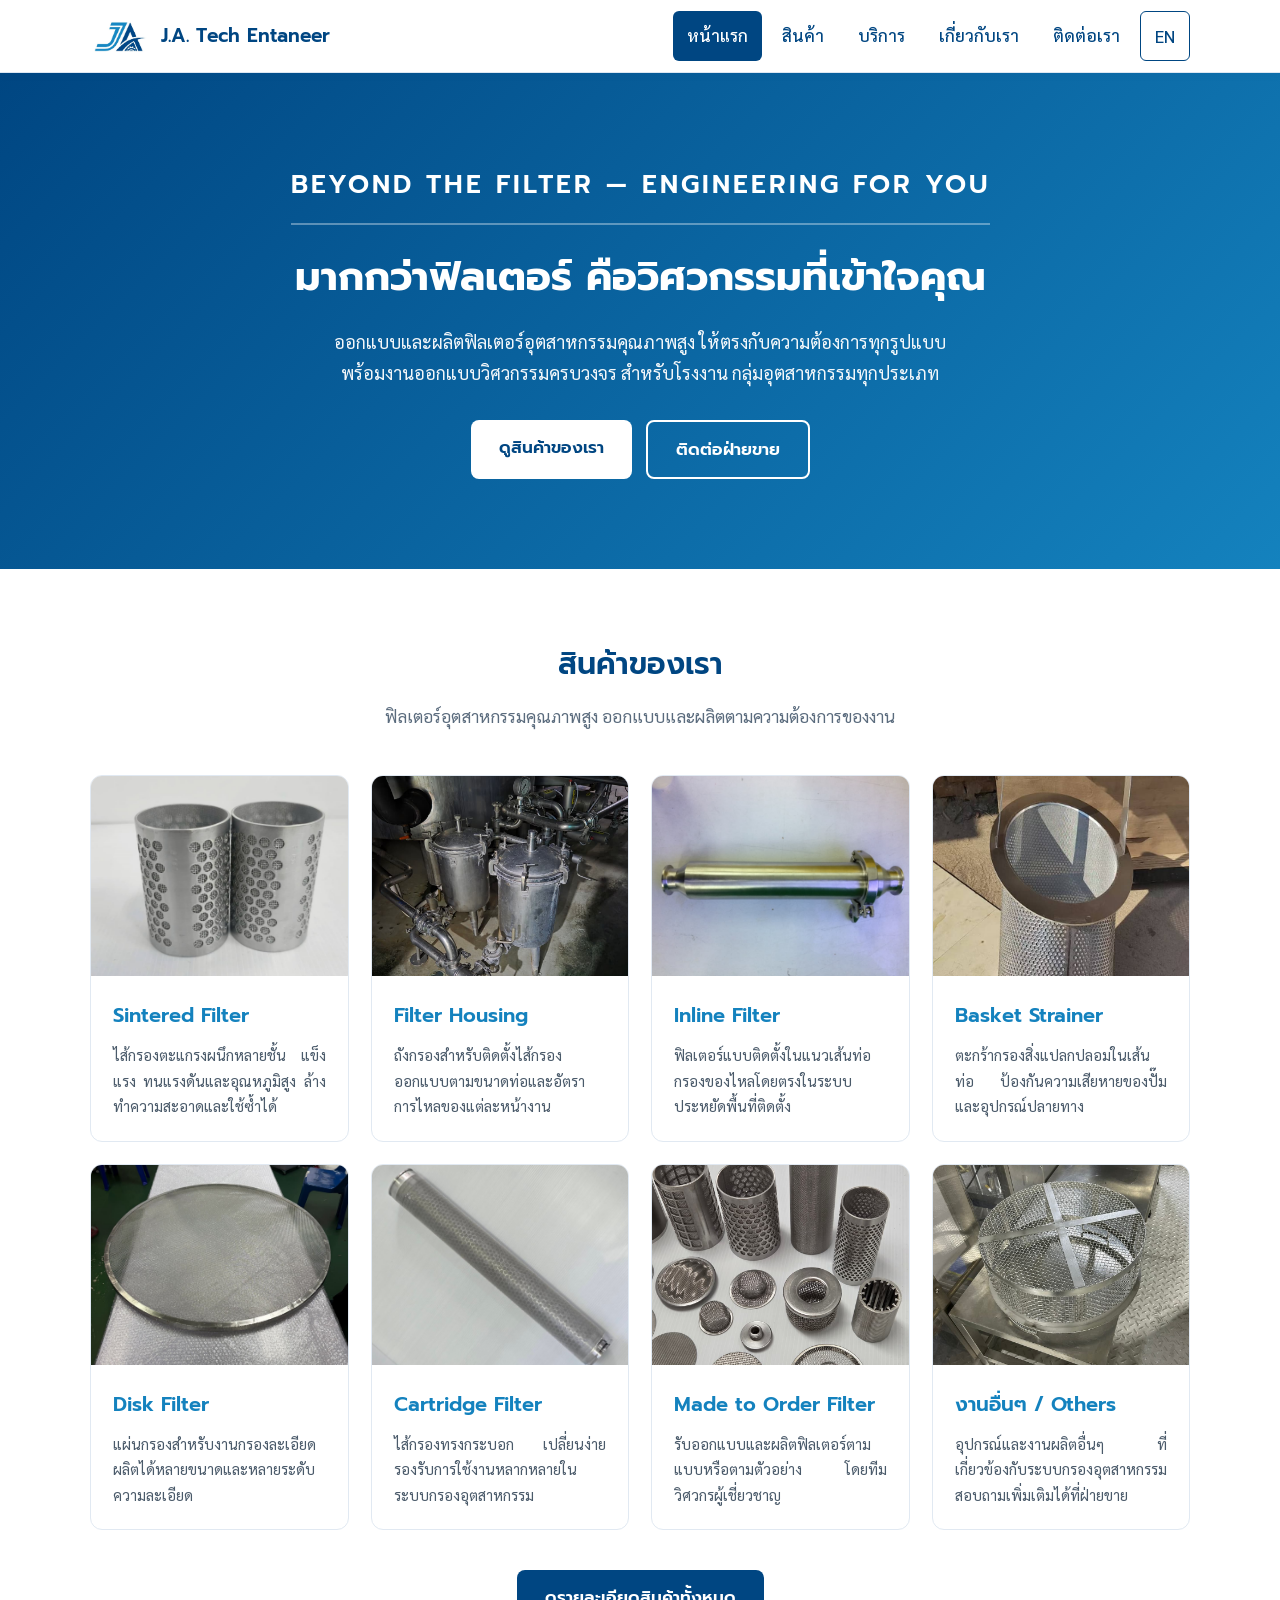
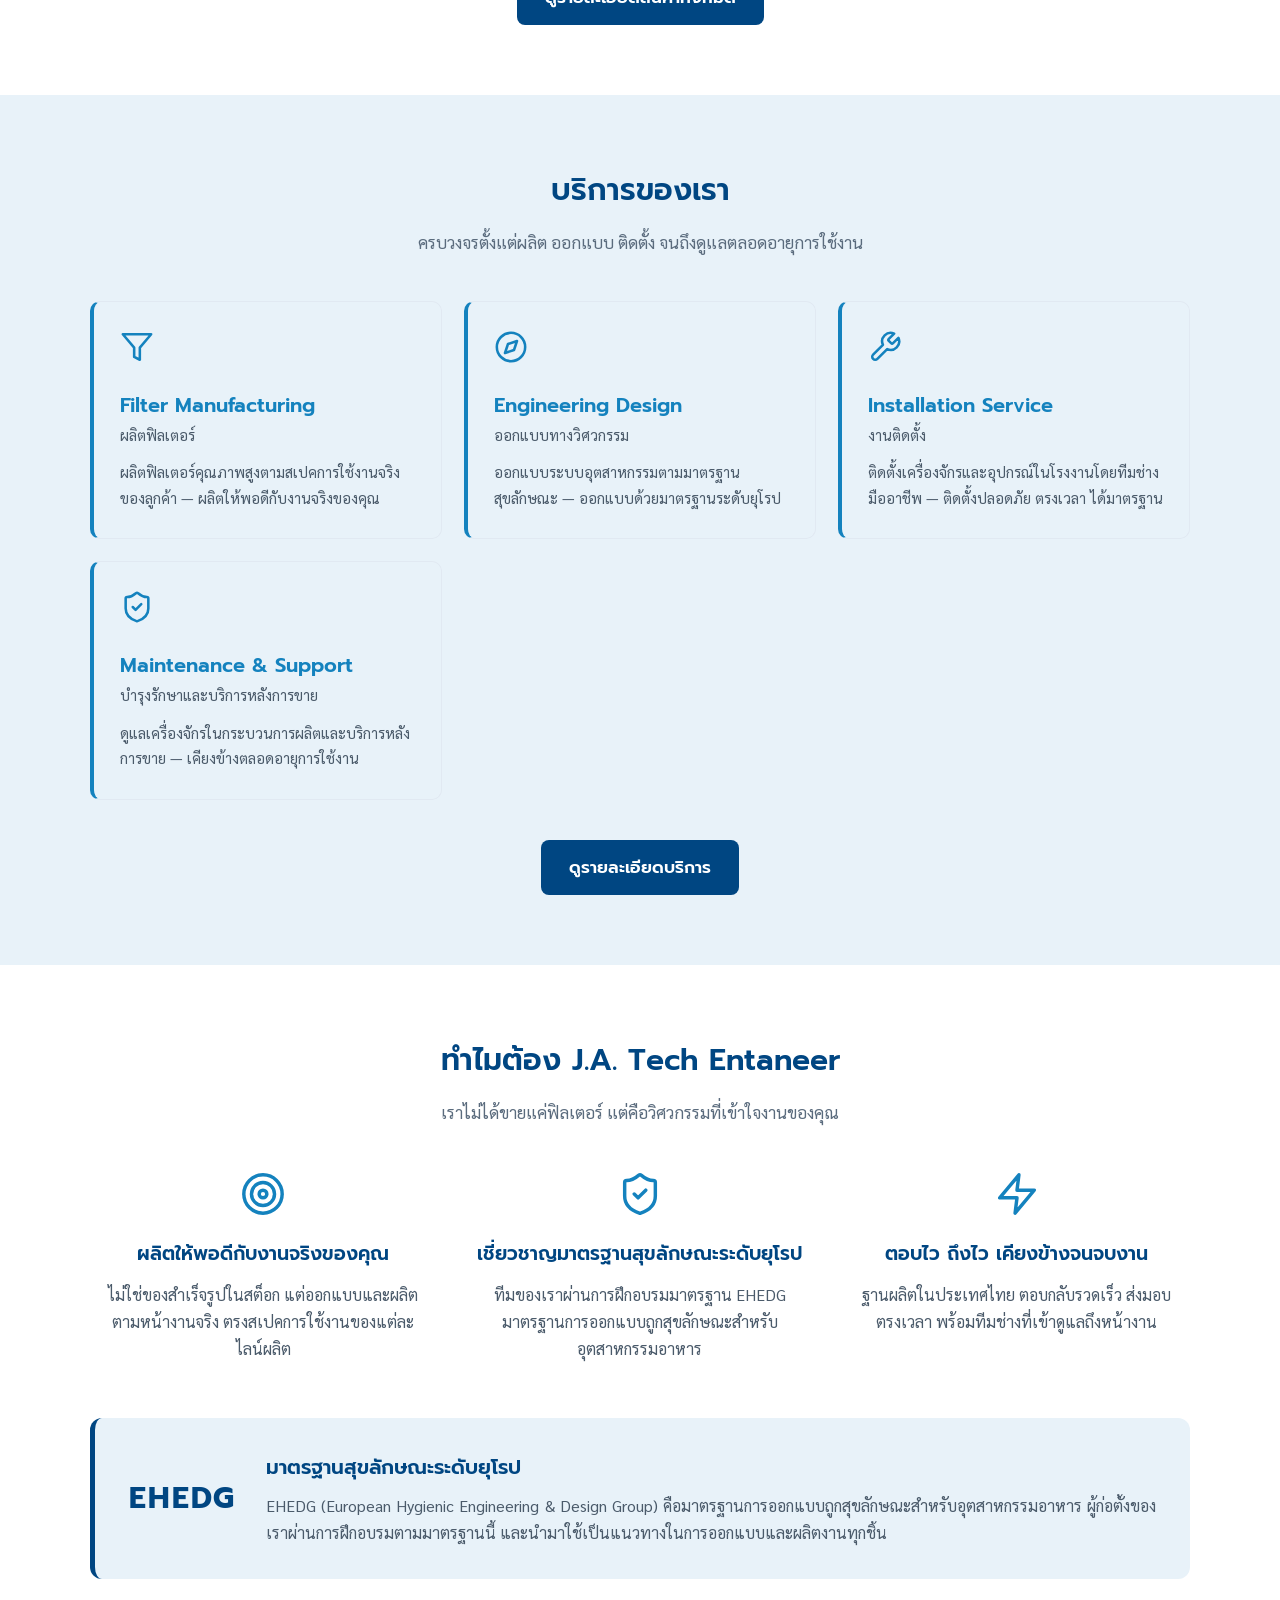
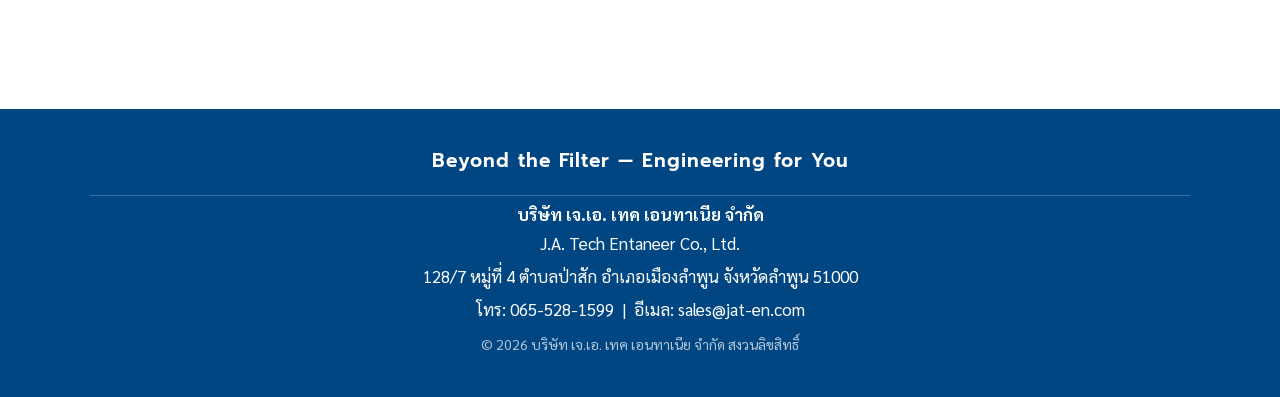
==== commit a3ec573c: "เพิ่มรูป Disk Filter ครบทุกจุด" ====
--- a/index.html
+++ b/index.html
@@ -109,9 +109,7 @@
         </div>
 
         <div class="card">
-          <div class="card-image card-noimage">
-            <svg viewBox="0 0 24 24" fill="none" stroke="currentColor" stroke-width="1.5" stroke-linecap="round" stroke-linejoin="round"><circle cx="12" cy="12" r="10"/><circle cx="12" cy="12" r="3"/></svg>
-          </div>
+          <img src="images/disk-filter-1.jpg" alt="Disk Filter แผ่นกรอง" class="card-image">
           <div class="card-body">
             <h3>Disk Filter</h3>
             <p>แผ่นกรองสำหรับงานกรองละเอียด ผลิตได้หลายขนาดและหลายระดับความละเอียด</p>
--- a/css/style.css
+++ b/css/style.css
@@ -43,8 +43,10 @@
 .site-header {
   background: var(--white);
   border-bottom: 1px solid #dde7f2;
-  position: sticky;          /* เมนูติดขอบบนเวลาเลื่อนหน้าจอ */
+  position: sticky;
   top: 0;
+  z-index: 1000;
+  box-shadow: 0 2px 8px rgba(0, 70, 130, 0.06);
 }
 
 .navbar {
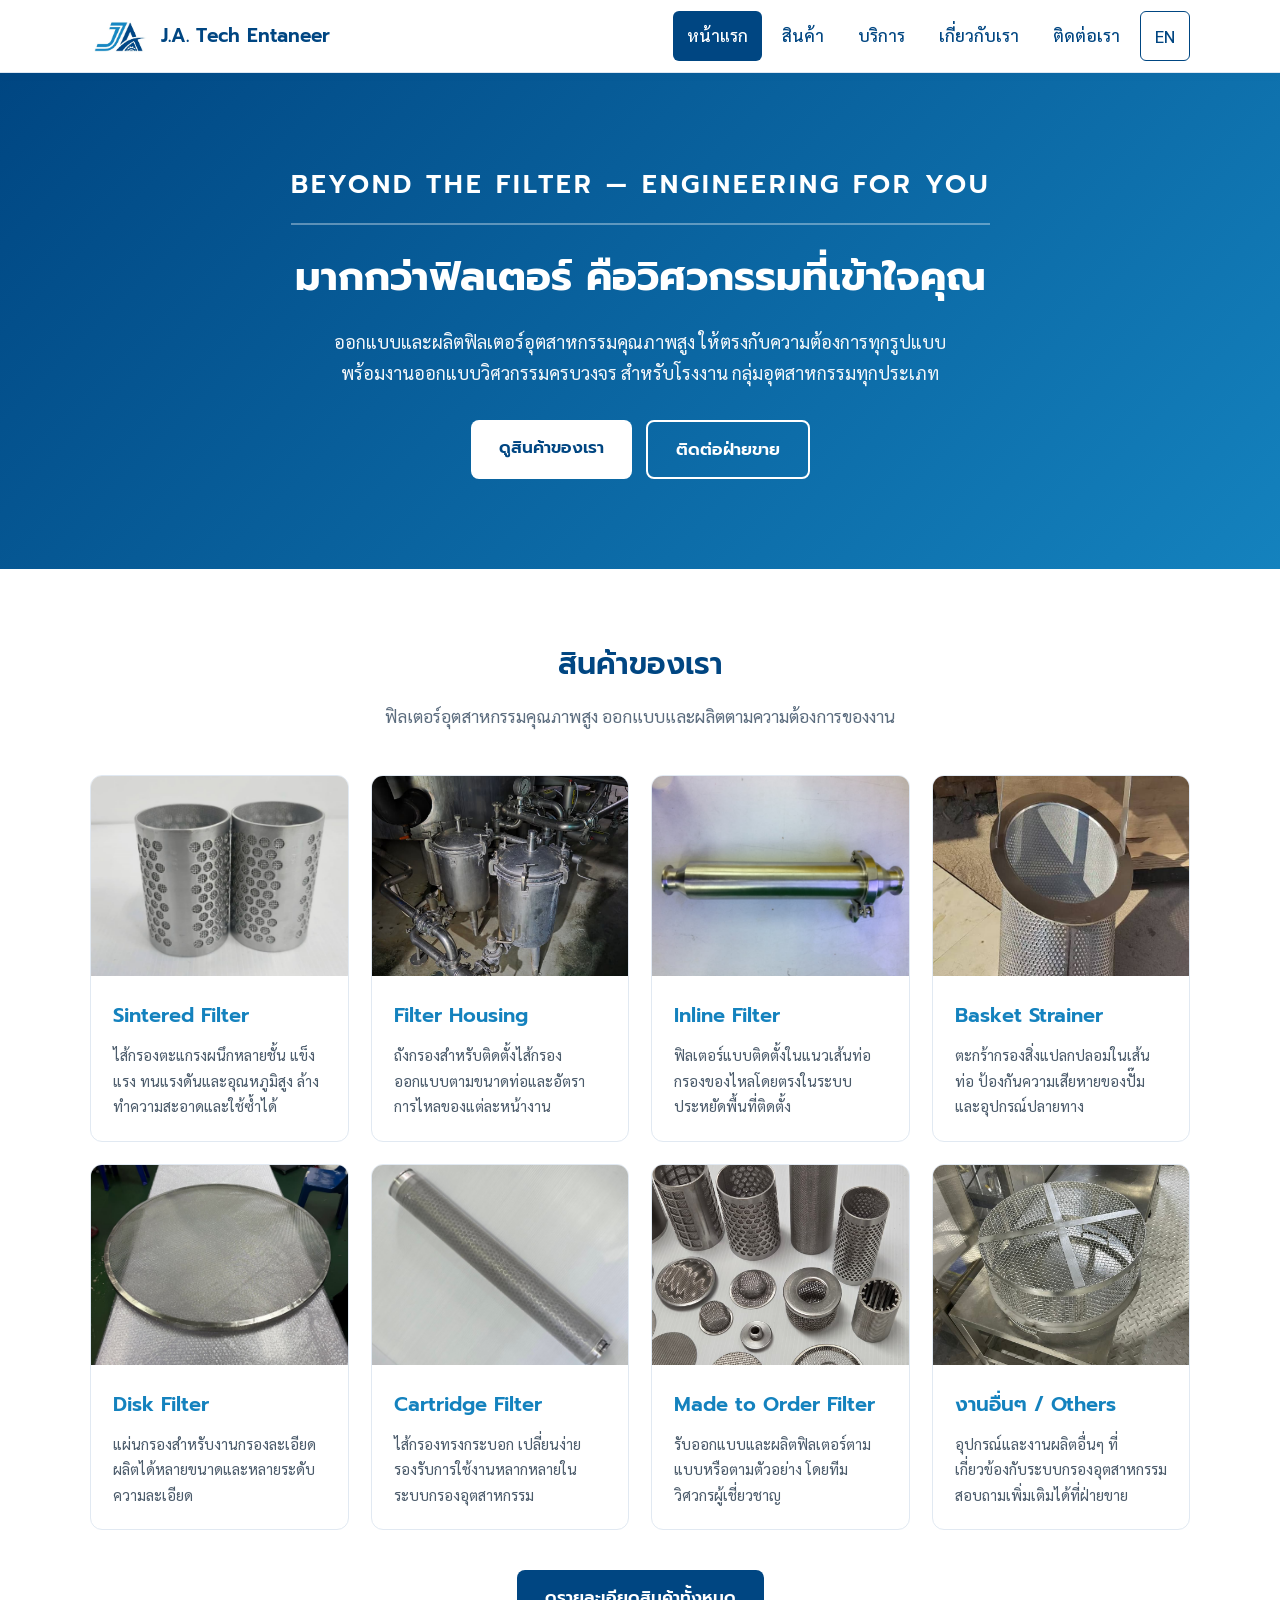
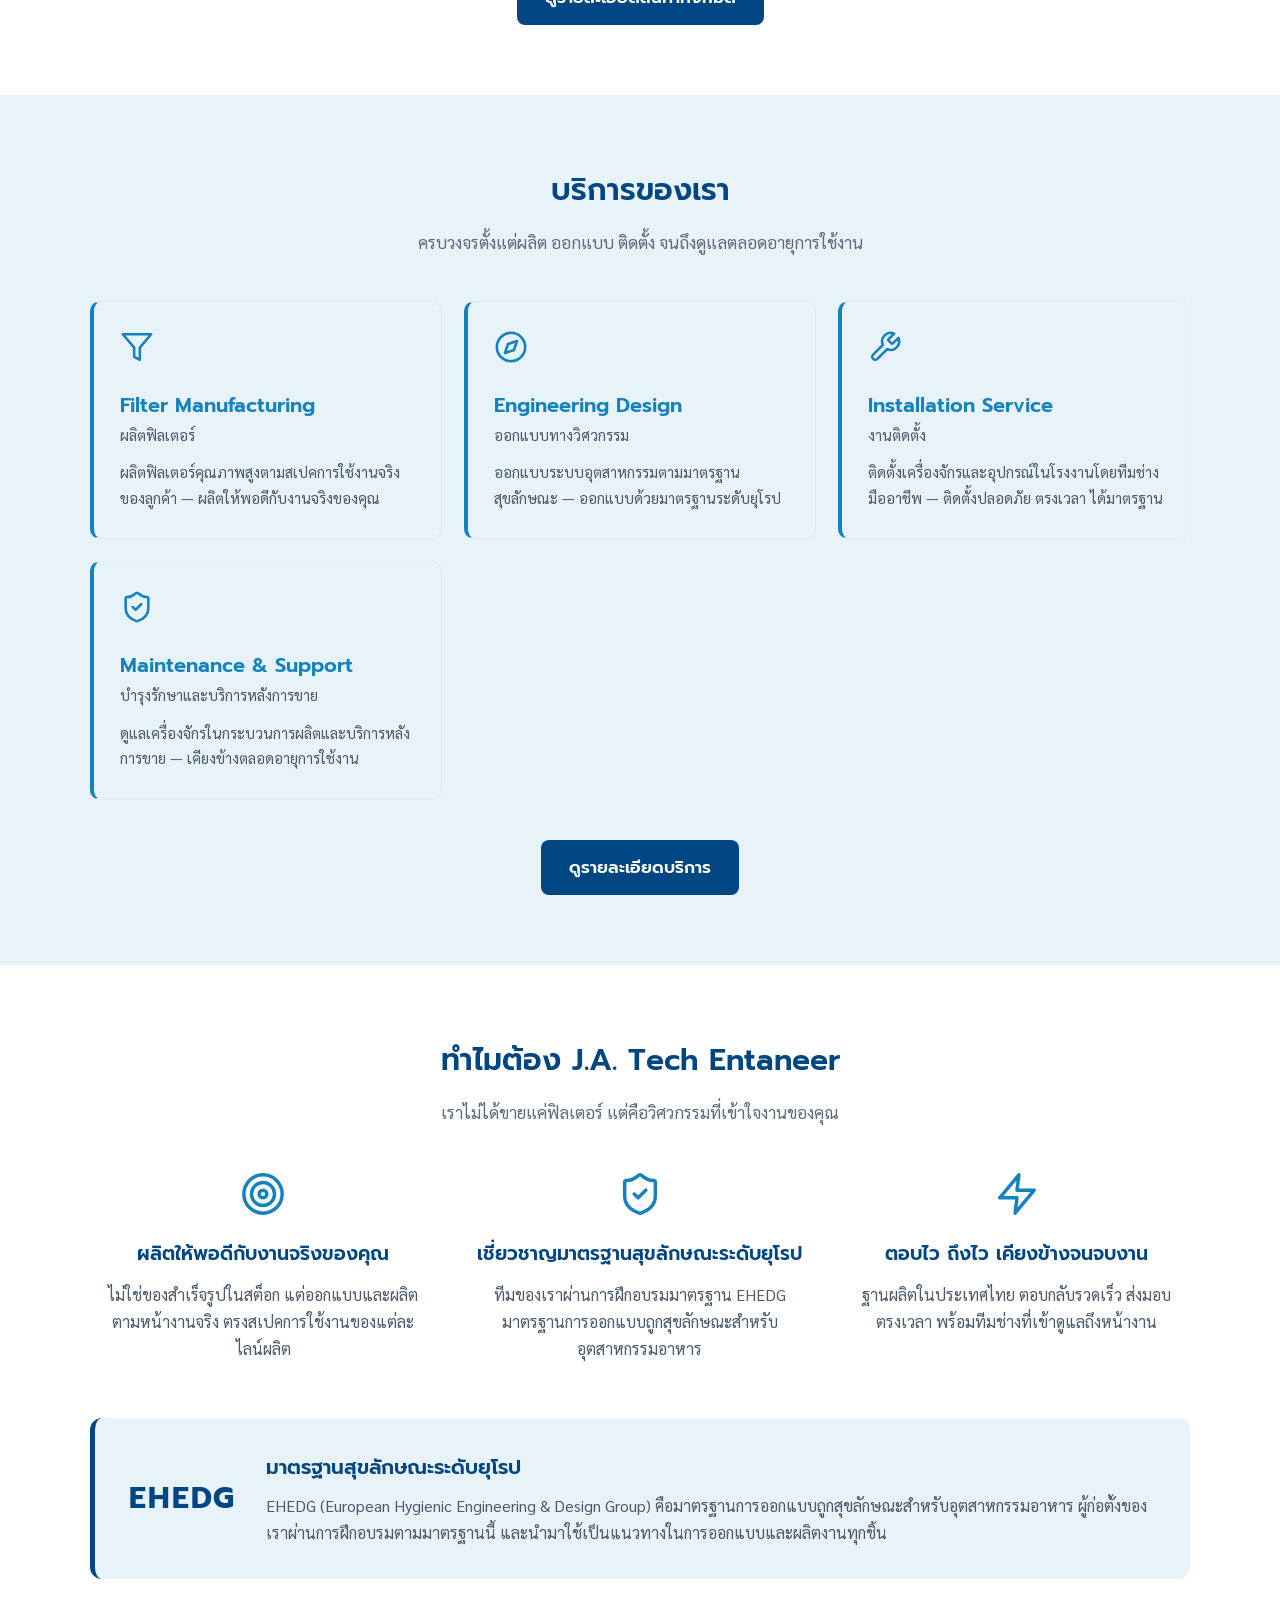
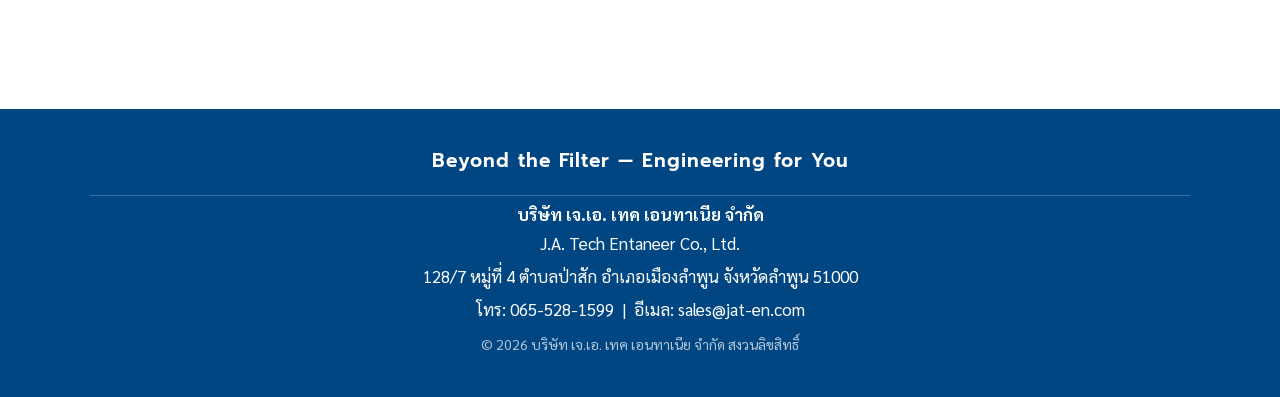
==== commit ed3f8efd: "เพิ่ม Vercel Analytics ดูจำนวนผู้เยี่ยมชมเว็บไซต์" ====
--- a/index.html
+++ b/index.html
@@ -284,5 +284,6 @@
 
   <!-- เรียกใช้ไฟล์คำสั่ง JavaScript (เช่น เมนูมือถือ) -->
   <script src="js/main.js"></script>
+  <script defer src="/_vercel/insights/script.js"></script>
 </body>
 </html>
--- a/css/style.css
+++ b/css/style.css
@@ -789,17 +789,6 @@
     padding-right: 18px;
   }
 }/* ============================================
-   จัดข้อความชิดขอบสองข้าง (ทดลอง)
-   ไม่ชอบ = ลบก้อนนี้ทั้งก้อน กลับสู่ปกติทันที
-   ============================================ */
-.card p,
-.service-card p,
-.product-block p,
-.story p,
-.ehedg-text p {
-  text-align: justify;
-  text-justify: inter-character;  /* เกลี่ยระหว่างตัวอักษร (Firefox รองรับ) */
-}/* ============================================
    ปุ่มสลับภาษา TH | EN
    ============================================ */
 .lang-switch {
